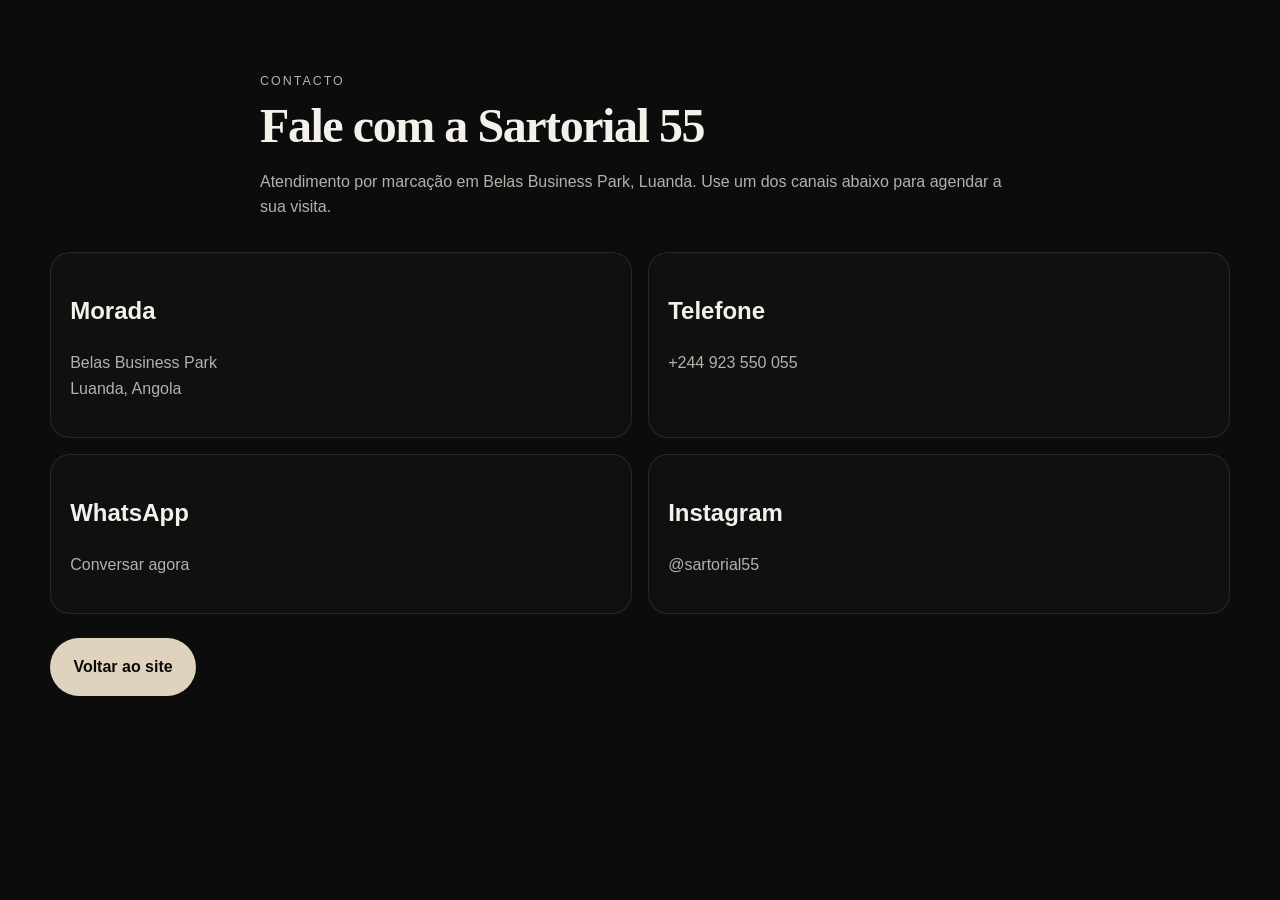
==== contact/index.html @ 36740a8e "Add privacy policy, terms of use, and supporting files - Created privacy/index.html with privacy pol" ====
<!DOCTYPE html>
<html lang="pt-AO">
  <head>
    <meta charset="UTF-8" />
    <meta name="viewport" content="width=device-width, initial-scale=1.0" />
    <title>Contacto | Sartorial 55</title>
    <meta name="description" content="Informações de contacto da Sartorial 55 em Luanda, Angola." />
    <link rel="stylesheet" href="../style.css" />
  </head>
  <body>
    <main class="section">
      <div class="container section-heading">
        <p class="eyebrow">Contacto</p>
        <h1>Fale com a Sartorial 55</h1>
        <p>Atendimento por marcação em Belas Business Park, Luanda. Use um dos canais abaixo para agendar a sua visita.</p>
      </div>
      <div class="container contact-grid">
        <article class="card">
          <h2>Morada</h2>
          <p>Belas Business Park<br />Luanda, Angola</p>
        </article>
        <article class="card">
          <h2>Telefone</h2>
          <p><a href="tel:+244923550055">+244 923 550 055</a></p>
        </article>
        <article class="card">
          <h2>WhatsApp</h2>
          <p><a href="https://wa.me/244923550055" target="_blank" rel="noopener">Conversar agora</a></p>
        </article>
        <article class="card">
          <h2>Instagram</h2>
          <p><a href="https://www.instagram.com/sartorial55/" target="_blank" rel="noopener">@sartorial55</a></p>
        </article>
      </div>
      <div class="container" style="margin-top: 1.5rem;">
        <a class="btn" href="../index.html">Voltar ao site</a>
      </div>
    </main>
  </body>
</html>
---- style.css ----
:root {
  --bg: #0c0c0d;
  --surface: #151517;
  --surface-soft: #1d1d21;
  --card: #121214;
  --text: #f4f1ea;
  --muted: #b4b1aa;
  --line: rgba(255, 255, 255, 0.1);
  --accent: #e0d3be;
  --accent-strong: #f0e5d4;
  --shadow: 0 24px 60px rgba(0, 0, 0, 0.24);
  --radius: 20px;
  --radius-sm: 12px;
  --max: 1180px;
}

* {
  box-sizing: border-box;
}

html {
  scroll-behavior: smooth;
}

body {
  margin: 0;
  font-family: Inter, "Segoe UI", Roboto, Helvetica, Arial, sans-serif;
  color: var(--text);
  background:
    radial-gradient(circle at top, rgba(224, 211, 190, 0.08), transparent 0 35%),
    var(--bg);
  line-height: 1.6;
}

img {
  max-width: 100%;
  display: block;
}

a {
  color: inherit;
  text-decoration: none;
}

button,
input,
select,
textarea {
  font: inherit;
}

[data-lang="en"] {
  display: none;
}

body.lang-en [data-lang="pt"] {
  display: none;
}

body.lang-en [data-lang="en"] {
  display: inline;
}

body.menu-open {
  overflow: hidden;
}

.skip-link {
  position: absolute;
  left: -999px;
  top: 1rem;
}

.skip-link:focus {
  left: 1rem;
  z-index: 50;
  background: #fff;
  color: #000;
  padding: 0.75rem 1rem;
  border-radius: 999px;
}

.sr-only {
  position: absolute;
  width: 1px;
  height: 1px;
  padding: 0;
  margin: -1px;
  overflow: hidden;
  clip: rect(0, 0, 0, 0);
  white-space: nowrap;
  border: 0;
}

.container {
  width: min(calc(100% - 2rem), var(--max));
  margin: 0 auto;
}

.section {
  padding: 4.5rem 0;
}

.section--first {
  padding-top: 2rem;
}

.section--compact {
  padding: 1rem 0 2rem;
}

.section--alt {
  background: linear-gradient(180deg, rgba(255, 255, 255, 0.01), rgba(255, 255, 255, 0.03));
  border-top: 1px solid var(--line);
  border-bottom: 1px solid var(--line);
}

.section-heading {
  margin-bottom: 2rem;
  max-width: 760px;
}

.section-heading h2,
.hero h1,
main h1 {
  font-family: "Iowan Old Style", "Palatino Linotype", "Book Antiqua", Georgia, serif;
  letter-spacing: -0.03em;
  line-height: 1.1;
}

.section-heading h2,
main h1 {
  margin: 0.5rem 0 0.75rem;
  font-size: clamp(2rem, 4vw, 3rem);
}

.section-heading p,
.hero__lead,
.card p,
.service-card p,
.process-step p,
.booking-copy p,
.site-footer p {
  color: var(--muted);
}

.eyebrow {
  color: var(--accent);
  text-transform: uppercase;
  letter-spacing: 0.16em;
  font-size: 0.78rem;
  margin: 0;
}

.site-header {
  position: sticky;
  top: 0;
  z-index: 40;
  backdrop-filter: blur(16px);
  background: rgba(12, 12, 13, 0.82);
  border-bottom: 1px solid var(--line);
}

.site-header__bar {
  display: flex;
  align-items: center;
  justify-content: space-between;
  gap: 1rem;
  min-height: 76px;
}

.brand {
  display: flex;
  align-items: center;
  gap: 0.75rem;
}

.brand strong {
  display: block;
  font-size: 1rem;
}

.brand small {
  display: block;
  color: var(--muted);
}

.brand__mark {
  display: inline-grid;
  place-items: center;
  width: 2.6rem;
  height: 2.6rem;
  border: 1px solid rgba(224, 211, 190, 0.4);
  border-radius: 50%;
  color: var(--accent-strong);
  font-family: "Iowan Old Style", Georgia, serif;
}

.site-nav {
  position: fixed;
  inset: 76px 0 auto 0;
  padding: 1rem;
  display: none;
  flex-direction: column;
  background: rgba(15, 15, 16, 0.98);
  border-bottom: 1px solid var(--line);
}

.site-nav a {
  padding: 0.85rem 0;
  color: var(--muted);
}

.site-nav a:hover,
.site-nav a:focus-visible,
.site-footer__links a:hover,
.site-footer__links a:focus-visible,
.card a:hover,
.card a:focus-visible {
  color: var(--accent-strong);
}

body.menu-open .site-nav {
  display: flex;
}

.site-header__actions {
  display: flex;
  align-items: center;
  gap: 0.75rem;
}

.lang-switch {
  display: inline-flex;
  border: 1px solid var(--line);
  border-radius: 999px;
  padding: 0.2rem;
}

.lang-switch__btn {
  border: 0;
  background: transparent;
  color: var(--muted);
  padding: 0.45rem 0.7rem;
  border-radius: 999px;
  cursor: pointer;
}

.lang-switch__btn.is-active {
  background: rgba(224, 211, 190, 0.12);
  color: var(--accent-strong);
}

.menu-toggle {
  display: inline-flex;
  flex-direction: column;
  gap: 4px;
  border: 1px solid var(--line);
  background: transparent;
  border-radius: 12px;
  padding: 0.7rem;
  cursor: pointer;
}

.menu-toggle span:not(.sr-only) {
  width: 18px;
  height: 2px;
  background: #fff;
  display: block;
}

.btn {
  display: inline-flex;
  align-items: center;
  justify-content: center;
  border-radius: 999px;
  padding: 0.95rem 1.4rem;
  border: 1px solid transparent;
  background: var(--accent);
  color: #090909;
  font-weight: 700;
  transition: transform 160ms ease, background 160ms ease, border-color 160ms ease;
}

.btn:hover,
.btn:focus-visible {
  transform: translateY(-1px);
  background: var(--accent-strong);
}

.btn--ghost {
  background: transparent;
  border-color: var(--line);
  color: var(--text);
}

.btn--small {
  padding: 0.7rem 1rem;
}

.btn--full {
  width: 100%;
}

.hero__grid,
.booking-layout {
  display: grid;
  gap: 1.5rem;
}

.hero__content {
  padding-top: 1rem;
}

.hero h1 {
  margin: 0.6rem 0 1rem;
  font-size: clamp(2.4rem, 6vw, 4.5rem);
}

.hero__actions {
  display: flex;
  flex-wrap: wrap;
  gap: 0.75rem;
  margin: 1.5rem 0;
}

.hero__meta {
  list-style: none;
  padding: 0;
  margin: 1.5rem 0 0;
  display: grid;
  gap: 0.8rem;
}

.hero__meta li {
  padding: 0.85rem 1rem;
  border: 1px solid var(--line);
  border-radius: var(--radius-sm);
  background: rgba(255, 255, 255, 0.02);
}

.hero__meta strong {
  display: block;
  color: var(--accent-strong);
  margin-bottom: 0.2rem;
}

.hero__media img {
  border-radius: var(--radius);
  box-shadow: var(--shadow);
  object-fit: cover;
  min-height: 420px;
}

.trust-bar__grid,
.contact-grid,
.gallery-grid,
.process-grid,
.cards-grid {
  display: grid;
  gap: 1rem;
}

.trust-bar__grid > div,
.card,
.service-card,
.process-step,
.booking-form {
  border: 1px solid var(--line);
  background: rgba(255, 255, 255, 0.02);
  border-radius: var(--radius);
  padding: 1.2rem;
}

.trust-bar__grid strong,
.service-card__number,
.process-step strong {
  display: inline-flex;
  width: 2.2rem;
  height: 2.2rem;
  align-items: center;
  justify-content: center;
  border-radius: 50%;
  background: rgba(224, 211, 190, 0.12);
  color: var(--accent-strong);
  margin-bottom: 0.6rem;
}

.cards-grid--three {
  grid-template-columns: 1fr;
}

.service-card h3,
.card h3,
.process-step h3,
.booking-copy h2 {
  margin-top: 0;
}

.gallery-card {
  margin: 0;
  overflow: hidden;
  border-radius: var(--radius);
  border: 1px solid var(--line);
  background: rgba(255, 255, 255, 0.02);
}

.gallery-card img {
  aspect-ratio: 4 / 4.5;
  object-fit: cover;
}

.gallery-card figcaption {
  padding: 0.85rem 1rem;
  color: var(--muted);
}

.booking-points {
  list-style: none;
  padding: 0;
  margin: 1rem 0 0;
}

.booking-points li {
  margin-bottom: 0.6rem;
  color: var(--muted);
}

.form-row {
  display: grid;
  gap: 0.45rem;
  margin-bottom: 0.9rem;
}

.form-row label {
  font-weight: 600;
}

.form-row input,
.form-row select,
.form-row textarea {
  width: 100%;
  border-radius: 12px;
  border: 1px solid var(--line);
  padding: 0.9rem 1rem;
  background: #0f0f11;
  color: var(--text);
}

.form-row input:focus,
.form-row select:focus,
.form-row textarea:focus {
  outline: 2px solid rgba(224, 211, 190, 0.35);
  border-color: rgba(224, 211, 190, 0.5);
}

.form-note,
.form-feedback {
  color: var(--muted);
  font-size: 0.95rem;
}

.form-feedback.is-error {
  color: #ffb1b1;
}

.form-feedback.is-success {
  color: #cde8c5;
}

.site-footer {
  padding: 2rem 0 2.5rem;
}

.site-footer__inner,
.site-footer__bottom {
  display: flex;
  flex-direction: column;
  gap: 1rem;
}

.site-footer__links {
  display: flex;
  flex-wrap: wrap;
  gap: 1rem;
  color: var(--muted);
}

.whatsapp-float {
  position: fixed;
  right: 1rem;
  bottom: 1rem;
  z-index: 50;
  padding: 0.85rem 1rem;
  border-radius: 999px;
  background: #1fa855;
  color: #fff;
  box-shadow: var(--shadow);
  font-weight: 700;
}

.reveal {
  opacity: 0;
  transform: translateY(16px);
  transition: opacity 400ms ease, transform 400ms ease;
}

.reveal.is-visible {
  opacity: 1;
  transform: translateY(0);
}

@media (min-width: 720px) {
  .hero__grid,
  .booking-layout {
    grid-template-columns: 1.1fr 0.9fr;
    align-items: center;
  }

  .cards-grid--three {
    grid-template-columns: repeat(3, 1fr);
  }

  .cards-grid--two,
  .contact-grid,
  .gallery-grid {
    grid-template-columns: repeat(2, 1fr);
  }

  .process-grid {
    grid-template-columns: repeat(5, 1fr);
  }

  .trust-bar__grid {
    grid-template-columns: repeat(3, 1fr);
  }
}

@media (min-width: 920px) {
  .menu-toggle {
    display: none;
  }

  .site-nav {
    position: static;
    display: flex;
    flex-direction: row;
    gap: 1rem;
    padding: 0;
    background: transparent;
    border: 0;
  }

  .site-nav a {
    padding: 0;
  }
}

@media (max-width: 919px) {
  .site-header__actions .btn--small {
    display: none;
  }
}
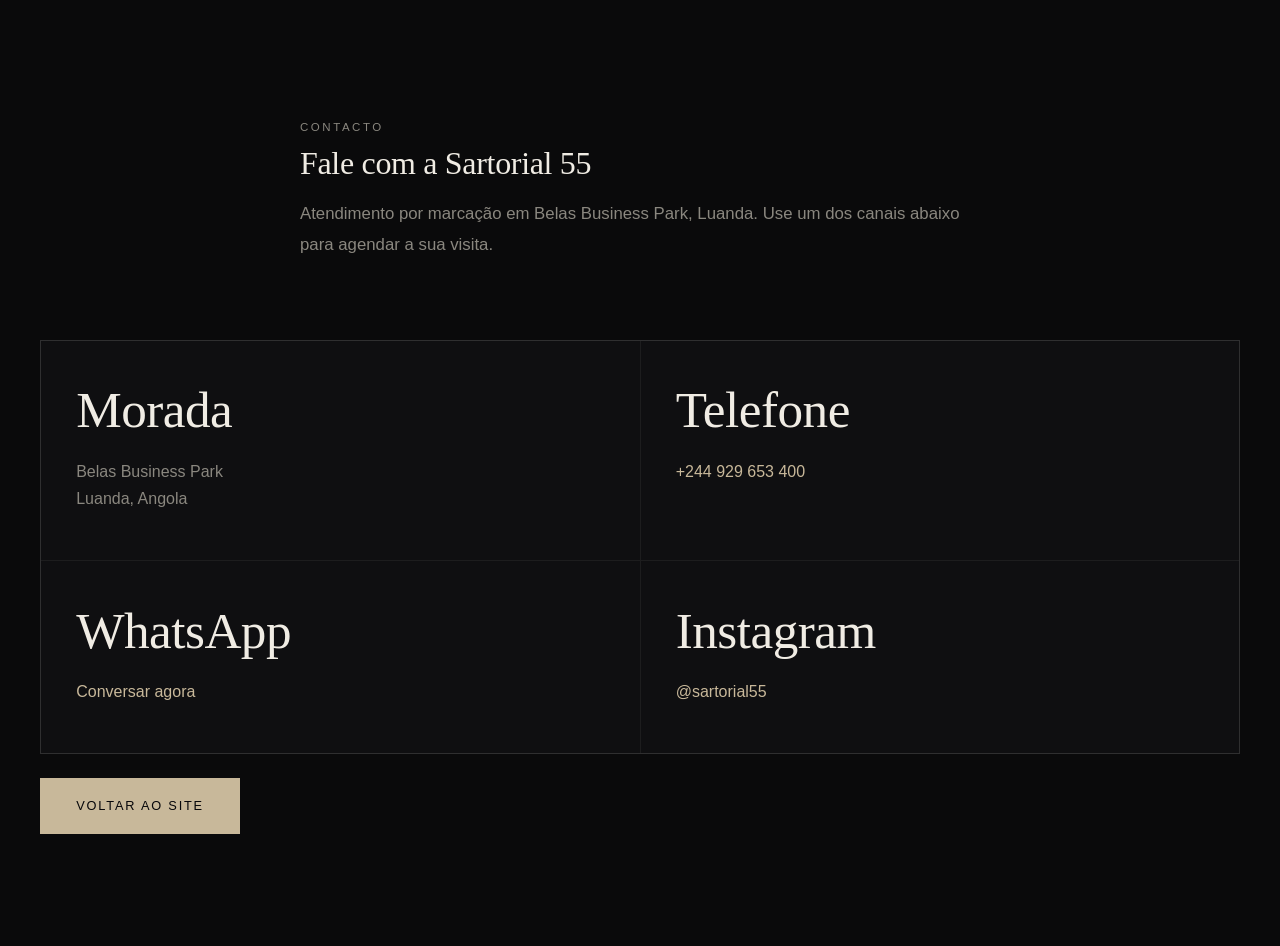
==== commit b570c858: "Update contact information to new phone number and WhatsApp link" ====
--- a/contact/index.html
+++ b/contact/index.html
@@ -21,11 +21,11 @@
         </article>
         <article class="card">
           <h2>Telefone</h2>
-          <p><a href="tel:+244923550055">+244 923 550 055</a></p>
+          <p><a href="tel:+244929653400">+244 929 653 400</a></p>
         </article>
         <article class="card">
           <h2>WhatsApp</h2>
-          <p><a href="https://wa.me/244923550055" target="_blank" rel="noopener">Conversar agora</a></p>
+          <p><a href="https://wa.me/244929653400" target="_blank" rel="noopener">Conversar agora</a></p>
         </article>
         <article class="card">
           <h2>Instagram</h2>
--- a/style.css
+++ b/style.css
@@ -1,563 +1,236 @@
+/* ─────────────────────────────────────────────
+   Sartorial 55 — Premium stylesheet
+   Design: minimalist luxury / Italian tailoring
+   ───────────────────────────────────────────── */
+
 :root {
-  --bg: #0c0c0d;
-  --surface: #151517;
-  --surface-soft: #1d1d21;
-  --card: #121214;
-  --text: #f4f1ea;
-  --muted: #b4b1aa;
-  --line: rgba(255, 255, 255, 0.1);
-  --accent: #e0d3be;
-  --accent-strong: #f0e5d4;
-  --shadow: 0 24px 60px rgba(0, 0, 0, 0.24);
-  --radius: 20px;
-  --radius-sm: 12px;
-  --max: 1180px;
-}
-
-* {
-  box-sizing: border-box;
-}
-
-html {
-  scroll-behavior: smooth;
-}
-
-body {
-  margin: 0;
-  font-family: Inter, "Segoe UI", Roboto, Helvetica, Arial, sans-serif;
-  color: var(--text);
-  background:
-    radial-gradient(circle at top, rgba(224, 211, 190, 0.08), transparent 0 35%),
-    var(--bg);
-  line-height: 1.6;
-}
-
-img {
-  max-width: 100%;
-  display: block;
-}
-
-a {
-  color: inherit;
-  text-decoration: none;
-}
-
-button,
-input,
-select,
-textarea {
-  font: inherit;
-}
-
-[data-lang="en"] {
-  display: none;
-}
-
-body.lang-en [data-lang="pt"] {
-  display: none;
-}
-
-body.lang-en [data-lang="en"] {
-  display: inline;
-}
-
-body.menu-open {
-  overflow: hidden;
-}
-
-.skip-link {
-  position: absolute;
-  left: -999px;
-  top: 1rem;
-}
-
-.skip-link:focus {
-  left: 1rem;
-  z-index: 50;
-  background: #fff;
-  color: #000;
-  padding: 0.75rem 1rem;
-  border-radius: 999px;
-}
-
-.sr-only {
-  position: absolute;
-  width: 1px;
-  height: 1px;
-  padding: 0;
-  margin: -1px;
-  overflow: hidden;
-  clip: rect(0, 0, 0, 0);
-  white-space: nowrap;
-  border: 0;
-}
-
-.container {
-  width: min(calc(100% - 2rem), var(--max));
-  margin: 0 auto;
-}
-
-.section {
-  padding: 4.5rem 0;
-}
-
-.section--first {
-  padding-top: 2rem;
-}
-
-.section--compact {
-  padding: 1rem 0 2rem;
-}
-
-.section--alt {
-  background: linear-gradient(180deg, rgba(255, 255, 255, 0.01), rgba(255, 255, 255, 0.03));
-  border-top: 1px solid var(--line);
-  border-bottom: 1px solid var(--line);
-}
-
-.section-heading {
-  margin-bottom: 2rem;
-  max-width: 760px;
-}
-
-.section-heading h2,
-.hero h1,
-main h1 {
-  font-family: "Iowan Old Style", "Palatino Linotype", "Book Antiqua", Georgia, serif;
-  letter-spacing: -0.03em;
-  line-height: 1.1;
-}
-
-.section-heading h2,
-main h1 {
-  margin: 0.5rem 0 0.75rem;
-  font-size: clamp(2rem, 4vw, 3rem);
-}
-
-.section-heading p,
-.hero__lead,
-.card p,
-.service-card p,
-.process-step p,
-.booking-copy p,
-.site-footer p {
-  color: var(--muted);
-}
-
-.eyebrow {
-  color: var(--accent);
-  text-transform: uppercase;
-  letter-spacing: 0.16em;
-  font-size: 0.78rem;
-  margin: 0;
-}
-
-.site-header {
-  position: sticky;
-  top: 0;
-  z-index: 40;
-  backdrop-filter: blur(16px);
-  background: rgba(12, 12, 13, 0.82);
-  border-bottom: 1px solid var(--line);
-}
-
-.site-header__bar {
-  display: flex;
-  align-items: center;
-  justify-content: space-between;
-  gap: 1rem;
-  min-height: 76px;
-}
-
-.brand {
-  display: flex;
-  align-items: center;
-  gap: 0.75rem;
-}
-
-.brand strong {
-  display: block;
-  font-size: 1rem;
-}
-
-.brand small {
-  display: block;
-  color: var(--muted);
-}
-
-.brand__mark {
-  display: inline-grid;
-  place-items: center;
-  width: 2.6rem;
-  height: 2.6rem;
-  border: 1px solid rgba(224, 211, 190, 0.4);
-  border-radius: 50%;
-  color: var(--accent-strong);
-  font-family: "Iowan Old Style", Georgia, serif;
-}
-
-.site-nav {
-  position: fixed;
-  inset: 76px 0 auto 0;
-  padding: 1rem;
-  display: none;
-  flex-direction: column;
-  background: rgba(15, 15, 16, 0.98);
-  border-bottom: 1px solid var(--line);
-}
-
-.site-nav a {
-  padding: 0.85rem 0;
-  color: var(--muted);
-}
-
-.site-nav a:hover,
-.site-nav a:focus-visible,
-.site-footer__links a:hover,
-.site-footer__links a:focus-visible,
-.card a:hover,
-.card a:focus-visible {
-  color: var(--accent-strong);
-}
-
-body.menu-open .site-nav {
-  display: flex;
-}
-
-.site-header__actions {
-  display: flex;
-  align-items: center;
-  gap: 0.75rem;
-}
-
-.lang-switch {
-  display: inline-flex;
-  border: 1px solid var(--line);
-  border-radius: 999px;
-  padding: 0.2rem;
-}
-
-.lang-switch__btn {
-  border: 0;
-  background: transparent;
-  color: var(--muted);
-  padding: 0.45rem 0.7rem;
-  border-radius: 999px;
-  cursor: pointer;
-}
-
-.lang-switch__btn.is-active {
-  background: rgba(224, 211, 190, 0.12);
-  color: var(--accent-strong);
-}
-
-.menu-toggle {
-  display: inline-flex;
-  flex-direction: column;
-  gap: 4px;
-  border: 1px solid var(--line);
-  background: transparent;
-  border-radius: 12px;
-  padding: 0.7rem;
-  cursor: pointer;
-}
-
-.menu-toggle span:not(.sr-only) {
-  width: 18px;
-  height: 2px;
-  background: #fff;
-  display: block;
-}
-
-.btn {
-  display: inline-flex;
-  align-items: center;
-  justify-content: center;
-  border-radius: 999px;
-  padding: 0.95rem 1.4rem;
-  border: 1px solid transparent;
-  background: var(--accent);
-  color: #090909;
-  font-weight: 700;
-  transition: transform 160ms ease, background 160ms ease, border-color 160ms ease;
-}
-
-.btn:hover,
-.btn:focus-visible {
-  transform: translateY(-1px);
-  background: var(--accent-strong);
-}
-
-.btn--ghost {
-  background: transparent;
-  border-color: var(--line);
-  color: var(--text);
-}
-
-.btn--small {
-  padding: 0.7rem 1rem;
-}
-
-.btn--full {
-  width: 100%;
-}
-
-.hero__grid,
-.booking-layout {
-  display: grid;
-  gap: 1.5rem;
-}
-
-.hero__content {
-  padding-top: 1rem;
-}
-
-.hero h1 {
-  margin: 0.6rem 0 1rem;
-  font-size: clamp(2.4rem, 6vw, 4.5rem);
-}
-
-.hero__actions {
-  display: flex;
-  flex-wrap: wrap;
-  gap: 0.75rem;
-  margin: 1.5rem 0;
-}
-
-.hero__meta {
-  list-style: none;
-  padding: 0;
-  margin: 1.5rem 0 0;
-  display: grid;
-  gap: 0.8rem;
-}
-
-.hero__meta li {
-  padding: 0.85rem 1rem;
-  border: 1px solid var(--line);
-  border-radius: var(--radius-sm);
-  background: rgba(255, 255, 255, 0.02);
-}
-
-.hero__meta strong {
-  display: block;
-  color: var(--accent-strong);
-  margin-bottom: 0.2rem;
-}
-
-.hero__media img {
-  border-radius: var(--radius);
-  box-shadow: var(--shadow);
-  object-fit: cover;
-  min-height: 420px;
-}
-
-.trust-bar__grid,
-.contact-grid,
-.gallery-grid,
-.process-grid,
-.cards-grid {
-  display: grid;
-  gap: 1rem;
-}
-
-.trust-bar__grid > div,
-.card,
-.service-card,
-.process-step,
-.booking-form {
-  border: 1px solid var(--line);
-  background: rgba(255, 255, 255, 0.02);
-  border-radius: var(--radius);
-  padding: 1.2rem;
-}
-
-.trust-bar__grid strong,
-.service-card__number,
-.process-step strong {
-  display: inline-flex;
-  width: 2.2rem;
-  height: 2.2rem;
-  align-items: center;
-  justify-content: center;
-  border-radius: 50%;
-  background: rgba(224, 211, 190, 0.12);
-  color: var(--accent-strong);
-  margin-bottom: 0.6rem;
-}
-
-.cards-grid--three {
-  grid-template-columns: 1fr;
-}
-
-.service-card h3,
-.card h3,
-.process-step h3,
-.booking-copy h2 {
-  margin-top: 0;
-}
-
-.gallery-card {
-  margin: 0;
-  overflow: hidden;
-  border-radius: var(--radius);
-  border: 1px solid var(--line);
-  background: rgba(255, 255, 255, 0.02);
-}
-
-.gallery-card img {
-  aspect-ratio: 4 / 4.5;
-  object-fit: cover;
-}
-
-.gallery-card figcaption {
-  padding: 0.85rem 1rem;
-  color: var(--muted);
-}
-
-.booking-points {
-  list-style: none;
-  padding: 0;
-  margin: 1rem 0 0;
-}
-
-.booking-points li {
-  margin-bottom: 0.6rem;
-  color: var(--muted);
-}
-
-.form-row {
-  display: grid;
-  gap: 0.45rem;
-  margin-bottom: 0.9rem;
-}
-
-.form-row label {
-  font-weight: 600;
-}
-
-.form-row input,
-.form-row select,
-.form-row textarea {
-  width: 100%;
-  border-radius: 12px;
-  border: 1px solid var(--line);
-  padding: 0.9rem 1rem;
-  background: #0f0f11;
-  color: var(--text);
-}
-
-.form-row input:focus,
-.form-row select:focus,
-.form-row textarea:focus {
-  outline: 2px solid rgba(224, 211, 190, 0.35);
-  border-color: rgba(224, 211, 190, 0.5);
-}
-
-.form-note,
-.form-feedback {
-  color: var(--muted);
-  font-size: 0.95rem;
-}
-
-.form-feedback.is-error {
-  color: #ffb1b1;
-}
-
-.form-feedback.is-success {
-  color: #cde8c5;
-}
-
-.site-footer {
-  padding: 2rem 0 2.5rem;
-}
-
-.site-footer__inner,
-.site-footer__bottom {
-  display: flex;
-  flex-direction: column;
-  gap: 1rem;
-}
-
-.site-footer__links {
-  display: flex;
-  flex-wrap: wrap;
-  gap: 1rem;
-  color: var(--muted);
-}
-
-.whatsapp-float {
-  position: fixed;
-  right: 1rem;
-  bottom: 1rem;
-  z-index: 50;
-  padding: 0.85rem 1rem;
-  border-radius: 999px;
-  background: #1fa855;
-  color: #fff;
-  box-shadow: var(--shadow);
-  font-weight: 700;
-}
-
-.reveal {
-  opacity: 0;
-  transform: translateY(16px);
-  transition: opacity 400ms ease, transform 400ms ease;
-}
-
-.reveal.is-visible {
-  opacity: 1;
-  transform: translateY(0);
-}
-
-@media (min-width: 720px) {
-  .hero__grid,
-  .booking-layout {
-    grid-template-columns: 1.1fr 0.9fr;
-    align-items: center;
-  }
-
-  .cards-grid--three {
-    grid-template-columns: repeat(3, 1fr);
-  }
-
-  .cards-grid--two,
-  .contact-grid,
-  .gallery-grid {
-    grid-template-columns: repeat(2, 1fr);
-  }
-
-  .process-grid {
-    grid-template-columns: repeat(5, 1fr);
-  }
-
-  .trust-bar__grid {
-    grid-template-columns: repeat(3, 1fr);
-  }
-}
-
-@media (min-width: 920px) {
-  .menu-toggle {
-    display: none;
-  }
-
-  .site-nav {
-    position: static;
-    display: flex;
-    flex-direction: row;
-    gap: 1rem;
-    padding: 0;
-    background: transparent;
-    border: 0;
-  }
-
-  .site-nav a {
-    padding: 0;
-  }
-}
-
-@media (max-width: 919px) {
-  .site-header__actions .btn--small {
-    display: none;
-  }
-}
+  --bg: #0a0a0b;
+  --surface: #111113;
+  --card: #0f0f11;
+  --card-hover: #161618;
+  --text: #f0ece4;
+  --text-soft: #ccc8bf;
+  --muted: #8a877f;
+  --line: rgba(255,255,255,0.08);
+  --line-strong: rgba(255,255,255,0.14);
+  --accent: #c8b89a;
+  --accent-light: #e4d5be;
+  --accent-dim: rgba(200,184,154,0.12);
+  --shadow: 0 24px 64px rgba(0,0,0,0.45);
+  --radius: 4px;
+  --radius-md: 8px;
+  --radius-lg: 16px;
+  --max: 1200px;
+  --font-serif: 'Cormorant Garamond','Iowan Old Style','Book Antiqua',Georgia,serif;
+  --font-sans: 'Inter','Segoe UI',Helvetica,Arial,sans-serif;
+}
+
+*,*::before,*::after{box-sizing:border-box}
+html{scroll-behavior:smooth;-webkit-text-size-adjust:100%}
+body{margin:0;font-family:var(--font-sans);font-size:1rem;font-weight:300;color:var(--text);background:var(--bg);line-height:1.7;-webkit-font-smoothing:antialiased}
+img,picture,video{max-width:100%;display:block}
+a{color:inherit;text-decoration:none}
+button,input,select,textarea{font:inherit}
+
+[data-lang="en"]{display:none}
+body.lang-en [data-lang="pt"]{display:none}
+body.lang-en [data-lang="en"]{display:inline}
+body.menu-open{overflow:hidden}
+
+.skip-link{position:absolute;left:-999px;top:1rem}
+.skip-link:focus{left:1rem;z-index:9999;background:#fff;color:#000;padding:.75rem 1.25rem;border-radius:999px;font-weight:600}
+.sr-only{position:absolute;width:1px;height:1px;padding:0;margin:-1px;overflow:hidden;clip:rect(0,0,0,0);white-space:nowrap;border:0}
+
+.container{width:min(calc(100% - 3rem),var(--max));margin:0 auto}
+.section{padding:7rem 0}
+.section--first{padding-top:3rem}
+.section--compact{padding:2rem 0 3rem}
+.section--alt{background:var(--surface);border-top:1px solid var(--line);border-bottom:1px solid var(--line)}
+
+.section-heading{margin-bottom:4.5rem;max-width:680px}
+.section-heading p:last-child{font-size:1.05rem;line-height:1.85}
+
+h1,h2,h3{font-family:var(--font-serif);font-weight:400;letter-spacing:-.01em;line-height:1.1;margin:0}
+.section-heading h2,main h2{font-size:clamp(2rem,4vw,3.2rem);margin:.6rem 0 1.2rem}
+.hero h1{font-size:clamp(2.8rem,6.5vw,5.2rem);font-weight:300;letter-spacing:-.02em;line-height:1.05;margin:.75rem 0 1.25rem}
+h3{font-size:1.2rem;font-weight:500;letter-spacing:.01em}
+
+.section-heading p,.hero__lead,.card p,.service-card p,.process-step p,.booking-copy p,.site-footer p{color:var(--muted);font-weight:300}
+
+.eyebrow{display:inline-block;color:var(--accent);text-transform:uppercase;letter-spacing:.22em;font-size:.72rem;font-weight:500;margin:0 0 .5rem}
+
+/* Header */
+.site-header{position:sticky;top:0;z-index:40;backdrop-filter:blur(20px) saturate(180%);-webkit-backdrop-filter:blur(20px) saturate(180%);background:rgba(10,10,11,.9);border-bottom:1px solid var(--line)}
+.site-header__bar{display:flex;align-items:center;justify-content:space-between;gap:1rem;min-height:80px}
+
+.brand{display:flex;align-items:center;gap:.85rem;transition:opacity .2s}
+.brand:hover{opacity:.8}
+.brand strong{display:block;font-family:var(--font-serif);font-size:1.1rem;font-weight:600;letter-spacing:.05em;color:var(--text)}
+.brand small{display:block;color:var(--muted);font-size:.72rem;letter-spacing:.1em;text-transform:uppercase}
+.brand__mark{display:inline-grid;place-items:center;width:2.8rem;height:2.8rem;border:1px solid rgba(200,184,154,.35);border-radius:50%;overflow:hidden;flex-shrink:0;transition:border-color .2s,background .2s}
+.brand__mark img{width:100%;height:100%;object-fit:cover;display:block;border-radius:50%}
+.brand:hover .brand__mark{background:var(--accent-dim);border-color:var(--accent)}
+
+.site-nav{position:fixed;inset:80px 0 auto 0;padding:1.5rem 1.5rem 2rem;display:none;flex-direction:column;gap:.1rem;background:rgba(10,10,11,.98);backdrop-filter:blur(20px);border-bottom:1px solid var(--line)}
+.site-nav a{padding:.9rem 0;color:var(--muted);font-size:.85rem;letter-spacing:.08em;text-transform:uppercase;border-bottom:1px solid var(--line);transition:color .2s}
+.site-nav a:last-child{border-bottom:0}
+.site-nav a:hover,.site-nav a:focus-visible{color:var(--accent-light)}
+body.menu-open .site-nav{display:flex}
+.site-header__actions{display:flex;align-items:center;gap:1rem}
+
+.lang-switch{display:inline-flex;border:1px solid var(--line);border-radius:999px;padding:.2rem;gap:.1rem}
+.lang-switch__btn{border:0;background:transparent;color:var(--muted);padding:.4rem .75rem;border-radius:999px;cursor:pointer;font-size:.78rem;letter-spacing:.08em;font-weight:500;transition:background .2s,color .2s}
+.lang-switch__btn.is-active{background:var(--accent-dim);color:var(--accent-light)}
+
+.menu-toggle{display:inline-flex;flex-direction:column;gap:5px;border:1px solid var(--line);background:transparent;border-radius:var(--radius-md);padding:.7rem;cursor:pointer;transition:border-color .2s}
+.menu-toggle:hover{border-color:var(--line-strong)}
+.menu-toggle span:not(.sr-only){width:18px;height:1.5px;background:var(--text-soft);display:block}
+
+/* Buttons */
+.btn{display:inline-flex;align-items:center;justify-content:center;gap:.5rem;border-radius:0;padding:1rem 2.2rem;border:1px solid transparent;background:var(--accent);color:#07070a;font-weight:500;font-size:.8rem;letter-spacing:.14em;text-transform:uppercase;transition:transform 200ms,background 200ms,box-shadow 200ms;cursor:pointer}
+.btn:hover,.btn:focus-visible{transform:translateY(-2px);background:var(--accent-light);box-shadow:0 8px 30px rgba(200,184,154,.22)}
+.btn--ghost{background:transparent;border-color:var(--line-strong);color:var(--text)}
+.btn--ghost:hover{background:var(--accent-dim);border-color:var(--accent);color:var(--accent-light);box-shadow:none}
+.btn--small{padding:.65rem 1.2rem;font-size:.75rem}
+.btn--full{width:100%}
+
+/* Hero */
+.hero__grid,.booking-layout{display:grid;gap:3rem}
+.hero__content{padding-top:2rem}
+.hero__lead{font-size:1.1rem;line-height:1.85;max-width:500px;margin:0}
+.hero__actions{display:flex;flex-wrap:wrap;gap:1rem;margin:2rem 0}
+.hero__meta{list-style:none;padding:0;margin:2.5rem 0 0;display:grid;gap:.6rem}
+.hero__meta li{padding:1rem 1.25rem;border:1px solid var(--line);border-left:2px solid var(--accent);background:rgba(255,255,255,.015);transition:background .2s}
+.hero__meta li:hover{background:var(--accent-dim)}
+.hero__meta strong{display:block;color:var(--accent-light);font-family:var(--font-serif);font-size:1rem;font-weight:600;margin-bottom:.15rem;letter-spacing:.03em}
+.hero__meta span{font-size:.85rem;color:var(--muted)}
+
+.hero__media{position:relative;border-radius:var(--radius-lg);overflow:hidden;border:1px solid var(--line);background:var(--surface)}
+.hero__media::before{content:'';position:absolute;inset:0;background:linear-gradient(to top,rgba(10,10,11,.4) 0%,transparent 55%);z-index:1;pointer-events:none}
+.hero__media img{width:100%;object-fit:cover;min-height:480px;display:block;transition:transform .7s ease}
+.hero__media:hover img{transform:scale(1.03)}
+
+/* Trust bar */
+.trust-bar{border-bottom:1px solid var(--line)}
+.trust-bar__grid{display:grid;gap:0}
+.trust-bar__grid > div{padding:1.75rem 1.5rem;border-right:1px solid var(--line);background:rgba(255,255,255,.01);display:flex;align-items:flex-start;gap:1rem}
+.trust-bar__grid > div:last-child{border-right:0}
+.trust-bar__grid strong{display:flex;width:2.4rem;height:2.4rem;align-items:center;justify-content:center;border-radius:50%;background:var(--accent-dim);border:1px solid rgba(200,184,154,.2);color:var(--accent-light);font-family:var(--font-serif);font-size:.85rem;flex-shrink:0}
+.trust-bar__grid span{font-size:.88rem;color:var(--muted);padding-top:.45rem}
+
+/* Cards */
+.cards-grid{display:grid;gap:1px;background:var(--line);border:1px solid var(--line)}
+.card{background:var(--card);padding:2rem 2.2rem;transition:background .25s}
+.card:hover{background:var(--card-hover)}
+.card h3{margin-bottom:.75rem;color:var(--text)}
+.card a{color:var(--accent);transition:color .2s}
+.card a:hover{color:var(--accent-light)}
+.cards-grid--three{grid-template-columns:1fr}
+.cards-grid--two{grid-template-columns:1fr}
+
+/* Service cards */
+.service-card{background:var(--card);padding:2.5rem 2.2rem;border:1px solid var(--line);border-bottom:0;position:relative;overflow:hidden;transition:background .25s}
+.service-card:nth-last-child(-n+2),.service-card:last-child{border-bottom:1px solid var(--line)}
+.service-card::after{content:'';position:absolute;bottom:0;left:0;width:0;height:2px;background:var(--accent);transition:width .4s ease}
+.service-card:hover::after{width:100%}
+.service-card:hover{background:var(--card-hover)}
+.service-card__top{display:flex;align-items:center;justify-content:space-between;margin-bottom:1.5rem}
+.icon-badge{display:inline-flex;width:2.6rem;height:2.6rem;align-items:center;justify-content:center;border-radius:50%;background:var(--accent-dim);border:1px solid rgba(200,184,154,.2);color:var(--accent-light);font-size:1rem}
+.service-card__number{font-family:var(--font-serif);font-size:2.8rem;font-weight:300;color:rgba(200,184,154,.12);line-height:1}
+.service-card h3{margin:0 0 .75rem;font-size:1.25rem}
+
+/* Process */
+.process-grid{display:grid;gap:1px;background:var(--line);border:1px solid var(--line)}
+.process-step{background:var(--card);padding:2rem 1.75rem;transition:background .25s}
+.process-step:hover{background:var(--card-hover)}
+.process-step > strong{display:flex;width:2.6rem;height:2.6rem;align-items:center;justify-content:center;border:1px solid rgba(200,184,154,.2);border-radius:50%;background:var(--accent-dim);color:var(--accent-light);font-family:var(--font-serif);font-size:1rem;font-weight:400;margin-bottom:1.25rem}
+.process-step h3{margin-bottom:.6rem;font-size:1.1rem}
+
+/* Gallery */
+.gallery-grid{display:grid;gap:1px;background:var(--line);border:1px solid var(--line)}
+.gallery-card{margin:0;overflow:hidden;background:var(--surface);position:relative;cursor:pointer}
+.gallery-card picture{display:block;overflow:hidden}
+.gallery-card img{width:100%;aspect-ratio:4/5;object-fit:cover;display:block;transition:transform .65s cubic-bezier(.25,.46,.45,.94)}
+.gallery-card:hover img{transform:scale(1.06)}
+.gallery-card figcaption{position:absolute;bottom:0;left:0;right:0;padding:2rem 1.25rem 1.1rem;background:linear-gradient(to top,rgba(10,10,11,.88),transparent);transform:translateY(6px);opacity:0;transition:opacity .35s,transform .35s}
+.gallery-card:hover figcaption{opacity:1;transform:translateY(0)}
+.gallery-label{font-size:.75rem;letter-spacing:.16em;text-transform:uppercase;color:var(--accent-light)}
+
+/* Booking */
+.booking-layout{gap:4rem;align-items:start}
+.booking-copy h2{margin:.6rem 0 1rem}
+.booking-points{list-style:none;padding:0;margin:1.5rem 0 0;display:flex;flex-direction:column;gap:.65rem}
+.booking-points li{padding-left:1.25rem;position:relative;color:var(--muted);font-size:.9rem}
+.booking-points li::before{content:'—';position:absolute;left:0;color:var(--accent)}
+
+/* Form */
+.booking-form{border:1px solid var(--line);background:var(--surface);padding:2.5rem}
+.form-row{display:grid;gap:.5rem;margin-bottom:1.25rem}
+.form-row label{font-size:.75rem;font-weight:500;letter-spacing:.1em;text-transform:uppercase;color:var(--muted)}
+.form-row input,.form-row select,.form-row textarea{width:100%;border-radius:0;border:1px solid var(--line);padding:.9rem 1rem;background:var(--card);color:var(--text);transition:border-color .2s,box-shadow .2s}
+.form-row input:focus,.form-row select:focus,.form-row textarea:focus{outline:none;border-color:var(--accent);box-shadow:0 0 0 3px rgba(200,184,154,.1)}
+.form-row textarea{resize:vertical}
+.form-row select option{background:var(--card)}
+.form-note{color:var(--muted);font-size:.8rem;line-height:1.6;margin:0 0 1.25rem}
+.form-note a{color:var(--accent);text-decoration:underline;text-underline-offset:3px}
+.form-feedback{color:var(--muted);font-size:.9rem;margin:.75rem 0 0;min-height:1.4em}
+.form-feedback.is-error{color:#f4a0a0}
+.form-feedback.is-success{color:#a0d4a8}
+
+/* Contact grid */
+.contact-grid{display:grid;gap:1px;background:var(--line);border:1px solid var(--line)}
+
+/* Footer */
+.site-footer{padding:4rem 0 3rem;border-top:1px solid var(--line)}
+.site-footer__inner{display:flex;flex-direction:column;gap:1.5rem;margin-bottom:3rem}
+.site-footer strong{display:block;font-family:var(--font-serif);font-size:1.2rem;letter-spacing:.06em;margin-bottom:.5rem}
+.site-footer__links{display:flex;flex-wrap:wrap;gap:1.5rem}
+.site-footer__links a{color:var(--muted);font-size:.8rem;letter-spacing:.08em;text-transform:uppercase;transition:color .2s}
+.site-footer__links a:hover{color:var(--accent-light)}
+.site-footer__bottom{border-top:1px solid var(--line);padding-top:1.5rem}
+.site-footer__bottom small{color:var(--muted);font-size:.78rem}
+
+/* WhatsApp float */
+.whatsapp-float{position:fixed;right:1.5rem;bottom:1.5rem;z-index:50;padding:.85rem 1.35rem;background:#128c45;color:#fff;font-weight:600;font-size:.82rem;letter-spacing:.06em;box-shadow:0 8px 32px rgba(0,0,0,.4);transition:transform .2s,background .2s,box-shadow .2s}
+.whatsapp-float:hover{transform:translateY(-3px);background:#1aad57;box-shadow:0 14px 40px rgba(0,0,0,.45)}
+
+/* Reveal */
+.reveal{opacity:1;transform:translateY(0);transition:opacity 500ms ease,transform 500ms ease}
+.js-ready .reveal{opacity:0;transform:translateY(24px)}
+.js-ready .reveal.is-visible{opacity:1;transform:translateY(0)}
+
+/* Responsive */
+@media (min-width:640px){
+  .trust-bar__grid{grid-template-columns:repeat(3,1fr)}
+  .gallery-grid{grid-template-columns:repeat(2,1fr)}
+}
+
+@media (min-width:760px){
+  .hero__grid,.booking-layout{grid-template-columns:1.1fr .9fr;align-items:center}
+  .booking-layout{align-items:start}
+  .cards-grid--three{grid-template-columns:repeat(3,1fr)}
+  .cards-grid--two{grid-template-columns:repeat(2,1fr)}
+  .contact-grid{grid-template-columns:repeat(2,1fr)}
+  .process-grid{grid-template-columns:repeat(5,1fr)}
+  .section-heading{margin-bottom:5rem}
+  .service-card:nth-child(odd){border-right:0}
+  .service-card:nth-child(n+3){border-bottom:1px solid var(--line)}
+  .service-card:nth-child(-n+2){border-bottom:0}
+}
+
+@media (min-width:920px){
+  .menu-toggle{display:none}
+  .site-nav{position:static;display:flex;flex-direction:row;gap:.1rem;padding:0;background:transparent;border:0;backdrop-filter:none}
+  .site-nav a{padding:.4rem .8rem;border-bottom:0;font-size:.75rem;border-radius:999px;transition:color .2s,background .2s}
+  .site-nav a:hover{color:var(--accent-light);background:var(--accent-dim)}
+}
+
+@media (min-width:1024px){
+  .gallery-grid{grid-template-columns:repeat(4,1fr)}
+  .hero__media img{min-height:620px}
+}
+
+@media (max-width:919px){
+  .site-header__actions .btn--small{display:none}
+  .booking-form{padding:1.5rem}
+}
